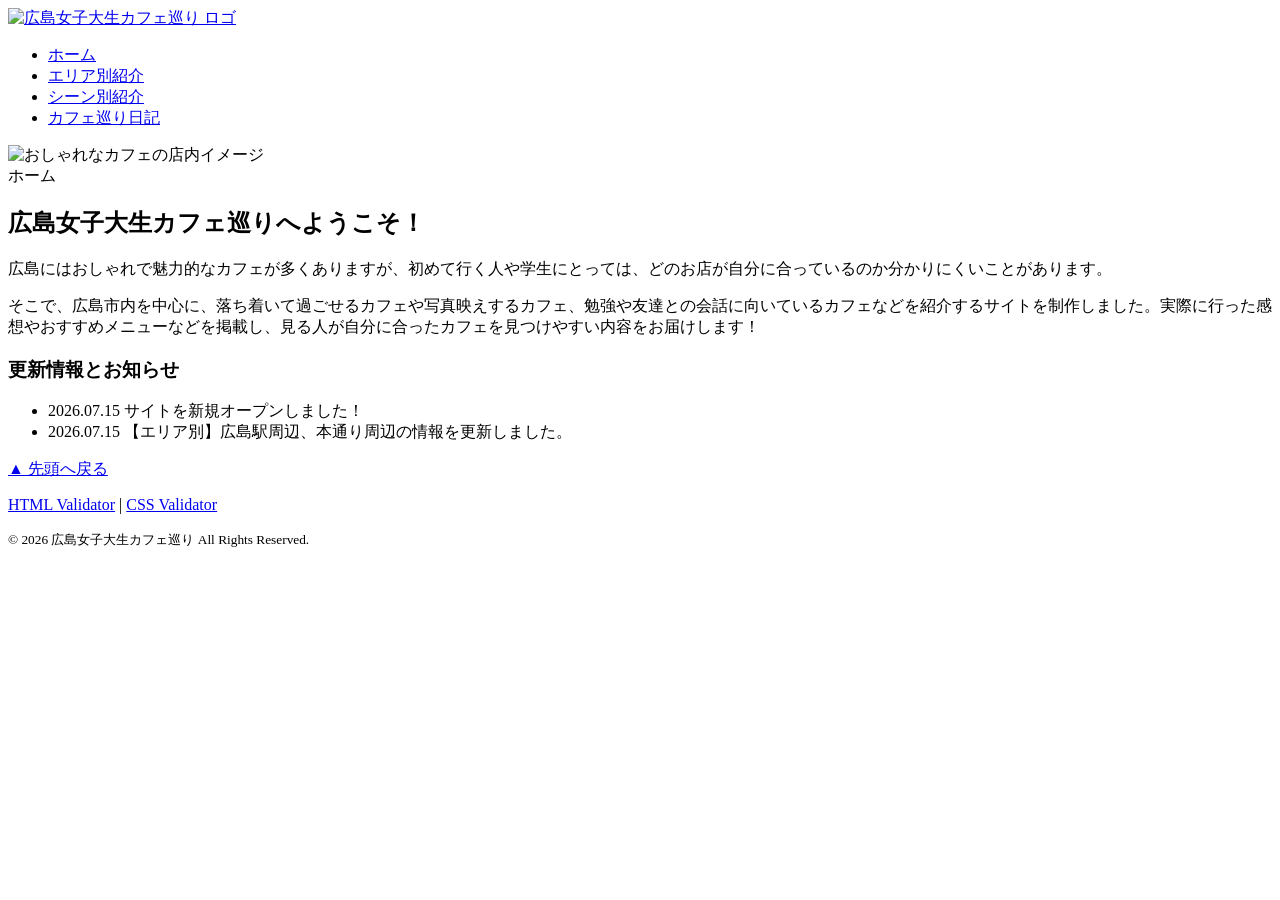
==== index.html @ 1a182180 "Add files via upload" ====
<!DOCTYPE html>
<html lang="ja">
<head>
    <meta charset="UTF-8">
    <meta name="description" content="広島市内のおしゃれで落ち着くおすすめカフェを紹介する、女子大生のためのカフェ巡りナビ。">
    <meta name="viewport" content="width=device-width">
    <title>広島女子大生カフェ巡り</title>
    <link rel="stylesheet" href="css/mystyle.css">
</head>
<body>

    <header>
        <div id="logo">
            <a href="index.html" id="pagetop">
                <img src="image/logo.png" alt="広島女子大生カフェ巡り ロゴ" width="300" height="80">
            </a>
        </div>
        
        <nav>
            <ul>
                <li><a href="index.html">ホーム</a></li>
                <li><a href="area.html">エリア別紹介</a></li>
                <li><a href="scene.html">シーン別紹介</a></li>
                <li><a href="blog.html">カフェ巡り日記</a></li>
            </ul>
        </nav>
    </header>

    <div id="main-visual">
        <img src="image/main.jpg" alt="おしゃれなカフェの店内イメージ" width="1000" height="450">
    </div>

    <main>
        <div class="breadcrumbs">
            ホーム
        </div>

        <article>
            <h2>広島女子大生カフェ巡りへようこそ！</h2>
            <p>広島にはおしゃれで魅力的なカフェが多くありますが、初めて行く人や学生にとっては、どのお店が自分に合っているのか分かりにくいことがあります。</p>
            <p>そこで、広島市内を中心に、落ち着いて過ごせるカフェや写真映えするカフェ、勉強や友達との会話に向いているカフェなどを紹介するサイトを制作しました。実際に行った感想やおすすめメニューなどを掲載し、見る人が自分に合ったカフェを見つけやすい内容をお届けします！</p>
            
            <section id="news-section">
                <h3>更新情報とお知らせ</h3>
                <ul class="news-list">
                    <li>
                        <time datetime="2026-07-15">2026.07.15</time>
                        <span>サイトを新規オープンしました！</span>
                    </li>
                    <li>
                        <time datetime="2026-07-15">2026.07.15</time>
                        <span>【エリア別】広島駅周辺、本通り周辺の情報を更新しました。</span>
                    </li>
                </ul>
            </section>
        </article>
    </main>

	<p class="to-top"><a href="#pagetop">▲ 先頭へ戻る</a></p>

    <footer>
        <div class="validators">
    <footer>
        <div class="validators">
        <a href="http://www.htmllint.net/html-lint/htmllint.html">HTML Validator</a> | 
        <a href="http://jigsaw.w3.org/css-validator/">CSS Validator</a>
        </div>
        <p class="copyright"><small>&copy; 2026 広島女子大生カフェ巡り All Rights Reserved.</small></p>
    </footer>

</body>
</html>
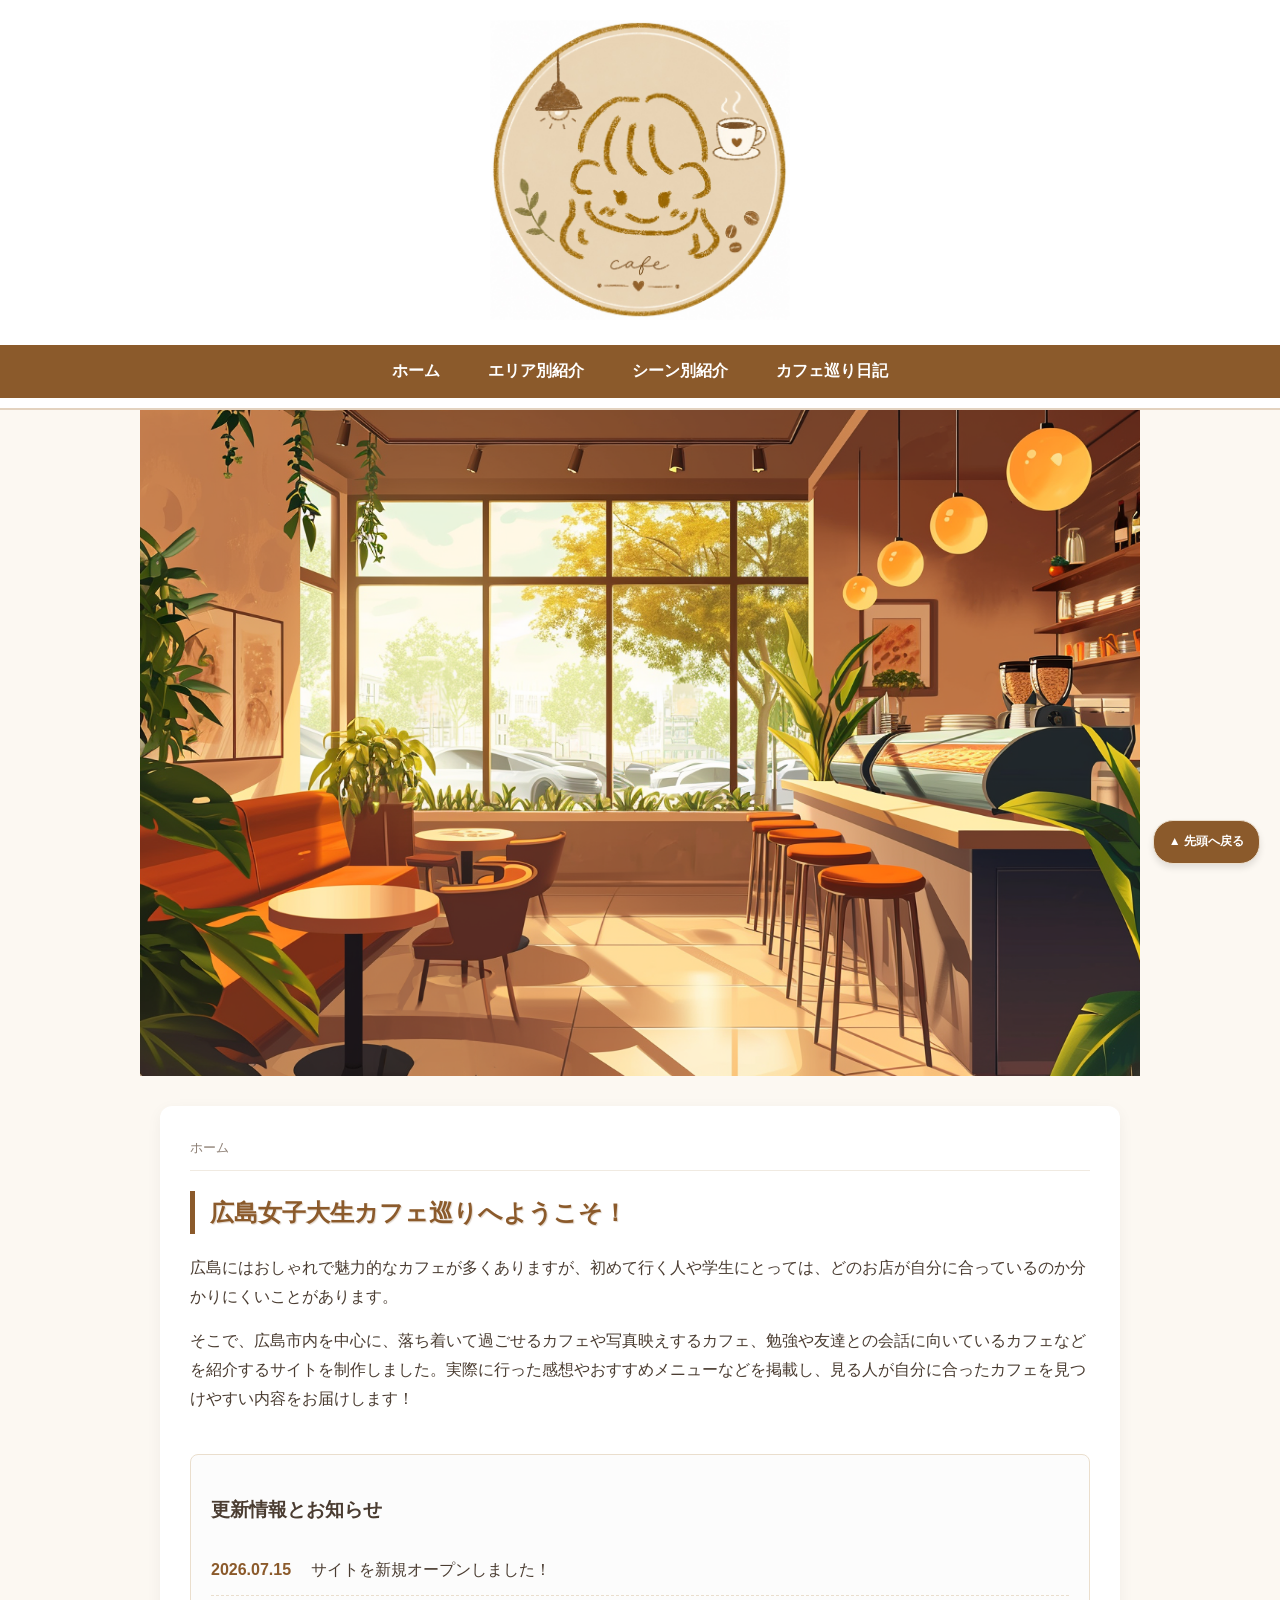
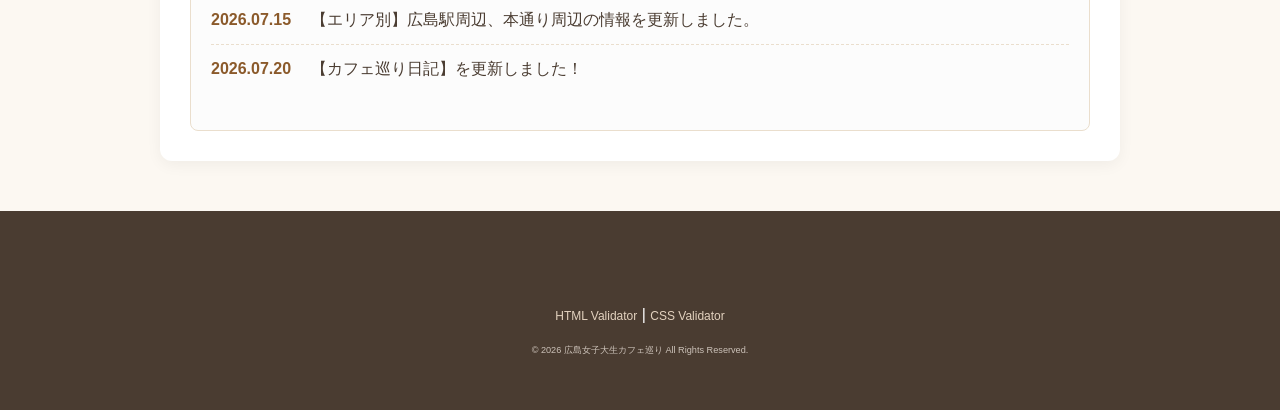
==== commit be1fc367: "Add files via upload" ====
--- a/index.html
+++ b/index.html
@@ -51,6 +51,10 @@
                         <time datetime="2026-07-15">2026.07.15</time>
                         <span>【エリア別】広島駅周辺、本通り周辺の情報を更新しました。</span>
                     </li>
+		    <li>
+                        <time datetime="2026-07-15">2026.07.20</time>
+                        <span>【カフェ巡り日記】を更新しました！</span>
+                    </li>
                 </ul>
             </section>
         </article>
--- a/css/mystyle.css
+++ b/css/mystyle.css
@@ -0,0 +1,296 @@
+@charset "utf-8";
+
+body {
+    font-family: "Helvetica Neue", Arial, "Hiragino Kaku Gothic ProN", Meiryo, sans-serif;
+    line-height: 1.8;
+    color: #4a3c31;
+    background-color: #fcf8f2;
+    margin: 0;
+    padding: 0;
+}
+
+header {
+    background-color: #ffffff;
+    border-bottom: 2px solid #e3d2bf;
+    padding: 20px 0 10px 0;
+    text-align: center;
+}
+
+#logo img {
+    max-width: 100%;
+    height: auto;
+}
+
+nav ul {
+    list-style-type: none;
+    padding: 0;
+    margin: 15px 0 0 0;
+    display: flex;
+    justify-content: center;
+    background-color: #8b5a2b;
+}
+
+nav ul li {
+    margin: 0;
+}
+
+nav ul li a {
+    display: block;
+    padding: 12px 24px;
+    color: #ffffff;
+    font-weight: bold;
+}
+
+nav ul li a:link {
+    color: #ffffff;
+    text-decoration: none; 
+}
+
+nav ul li a:visited {
+    color: #ffffff;
+}
+
+nav ul li a:hover {
+    background-color: #a06d3b;
+    text-decoration: underline;
+}
+
+nav ul li a:active {
+    background-color: #6f421a;
+}
+
+#main-visual img {
+    display: block;
+    margin: 0 auto;
+    max-width: 100%;
+    height: auto;
+}
+
+main {
+    max-width: 900px;
+    margin: 30px auto;
+    background-color: #ffffff;
+    padding: 30px;
+    border-radius: 12px;
+    box-shadow: 0 4px 15px rgba(0,0,0,0.05);
+}
+
+.breadcrumbs {
+    font-size: 13px;
+    color: #8c7e73;
+    margin-bottom: 20px;
+    border-bottom: 1px solid #f0eae1;
+    padding-bottom: 10px;
+}
+
+.breadcrumbs a {
+    color: #8b5a2b;
+    text-decoration: none;
+}
+
+.breadcrumbs a:hover {
+    text-decoration: underline;
+}
+
+h2 {
+    color: #8b5a2b;
+    border-left: 5px solid #8b5a2b;
+    padding-left: 15px;
+    margin-top: 0;
+    text-shadow: 1px 1px 1px #e0d5cb;
+}
+
+.sub-content {
+    margin-top: 30px;
+    padding-bottom: 20px;
+    border-bottom: 1px dashed #eadecd;
+}
+
+.sub-content:last-of-type {
+    border-bottom: none;
+}
+
+/* ==========================================================================
+   ブログ・日記ページ用デザイン
+   ========================================================================== */
+#page-index {
+    background-color: #faf6f0;
+    border: 1px solid #eadecd;
+    border-radius: 6px;
+    padding: 15px 20px;
+    margin: 20px 0 30px 0;
+}
+
+#page-index h4 {
+    margin: 0 0 10px 0;
+    color: #8b5a2b;
+}
+
+#page-index ul {
+    margin: 0;
+    padding-left: 20px;
+}
+
+#page-index ul li a {
+    color: #8b5a2b;
+    text-decoration: none;
+}
+
+#page-index ul li a:hover {
+    text-decoration: underline;
+}
+
+.blog-post {
+    margin-top: 40px;
+    padding-bottom: 30px;
+    border-bottom: 2px solid #f0eae1;
+}
+
+.post-date {
+    font-size: 13px;
+    color: #8c7e73;
+    margin-top: -10px;
+}
+
+.alignleft {
+    float: left;
+    margin-right: 20px;
+    margin-bottom: 15px;
+    border-radius: 8px;
+    border: 1px solid #eadecd;
+}
+
+/* 回り込みの解除 */
+.clear {
+    clear: both;
+}
+
+.to-top {
+    text-align: right;
+    margin-top: 20px;
+}
+
+.to-top a {
+    font-size: 13px;
+    color: #8b5a2b;
+    text-decoration: none;
+    background-color: #fcf8f2;
+    padding: 5px 10px;
+    border-radius: 4px;
+    border: 1px solid #eadecd;
+}
+
+.to-top a:hover {
+    background-color: #8b5a2b;
+    color: #ffffff;
+}
+
+/* ==========================================================================
+   ニュース・お知らせ
+   ========================================================================== */
+#news-section {
+    margin-top: 40px;
+    background-color: #fcfcfc;
+    border: 1px solid #eadecd;
+    border-radius: 8px;
+    padding: 20px;
+}
+
+.news-list {
+    list-style-type: none;
+    padding: 0;
+}
+
+.news-list li {
+    padding: 10px 0;
+    border-bottom: 1px dashed #eadecd;
+    display: flex;
+}
+
+.news-list li:last-child {
+    border-bottom: none;
+}
+
+.news-list time {
+    font-weight: bold;
+    color: #8b5a2b;
+    margin-right: 20px;
+}
+
+/* ==========================================================================
+   フッター
+   ========================================================================== */
+footer {
+    background-color: #4a3c31;
+    color: #ffffff;
+    text-align: center;
+    padding: 20px 0;
+    margin-top: 50px;
+}
+
+footer a {
+    color: #e3d2bf;
+    text-decoration: none;
+    font-size: 12px;
+}
+
+footer a:hover {
+    text-decoration: underline;
+}
+
+.validators {
+    margin-bottom: 10px;
+}
+
+.copyright {
+    margin: 0;
+    font-size: 11px;
+    color: #ccc2b9;
+}
+.cafe-address {
+    font-size: 12px;
+    color: #8c7e73;
+    margin: -5px 0 5px 0;
+}
+.cafe-item h4 {
+    margin-bottom: 8px;
+    color: #8b5a2b;
+}
+@media print {
+    body {
+        background-color: #ffffff;
+        color: #000000;
+    }
+    nav, footer, .breadcrumbs, #page-index, .to-top {
+        display: none;
+    }
+    main {
+        max-width: 100%;
+        box-shadow: none;
+        padding: 0;
+    }
+}
+
+.to-top {
+    position: fixed;
+    bottom: 20px;
+    right: 20px;
+    z-index: 99;
+}
+
+.to-top a {
+    display: block;
+    background-color: #8b5a2b; /* カフェっぽいブラウン */
+    color: #ffffff;
+    text-decoration: none;
+    padding: 10px 15px;
+    border-radius: 20px; /* 角を丸くして可愛いボタンに */
+    font-size: 12px;
+    font-weight: bold;
+    box-shadow: 0 4px 6px rgba(0, 0, 0, 0.1); /* ふわっと浮き出る影 */
+    transition: all 0.3s ease;
+}
+.to-top a:hover {
+    background-color: #a06d3b;
+    transform: translateY(-3px); /* 少し上に浮き上がる */
+}
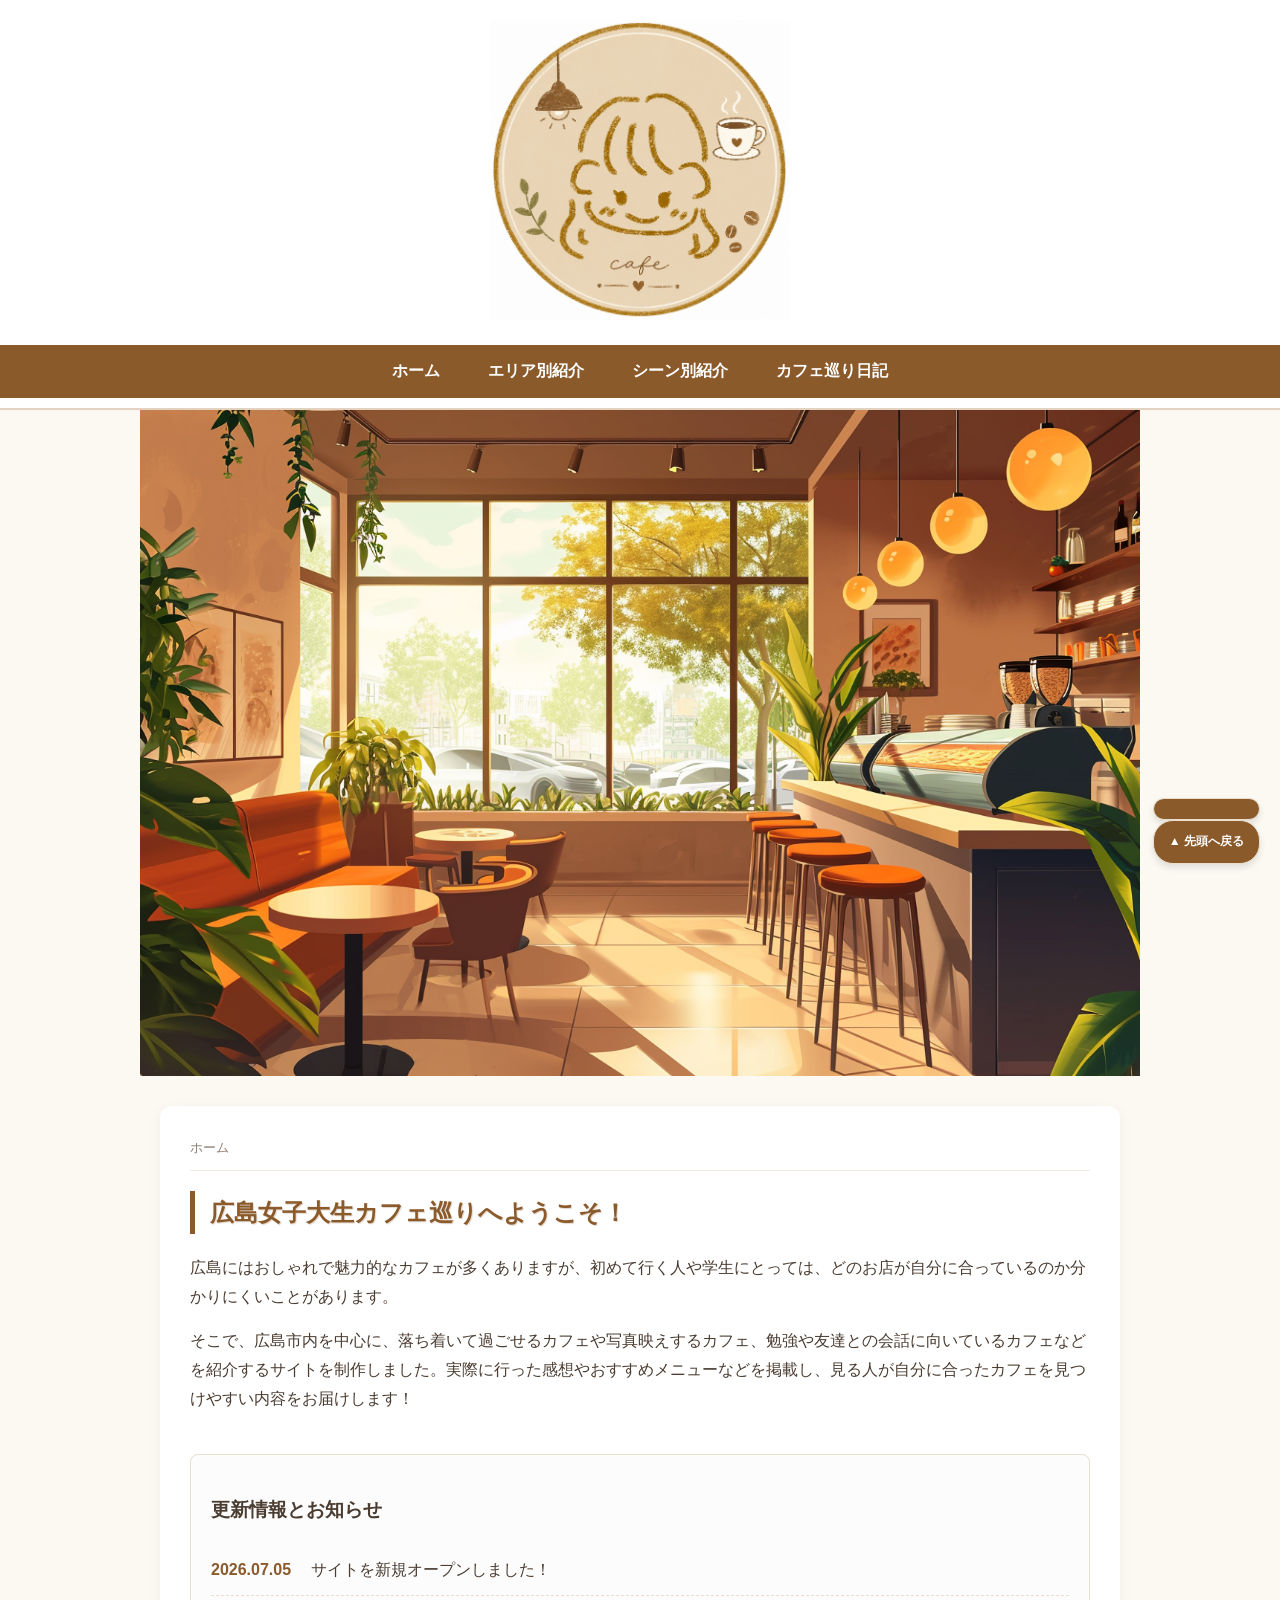
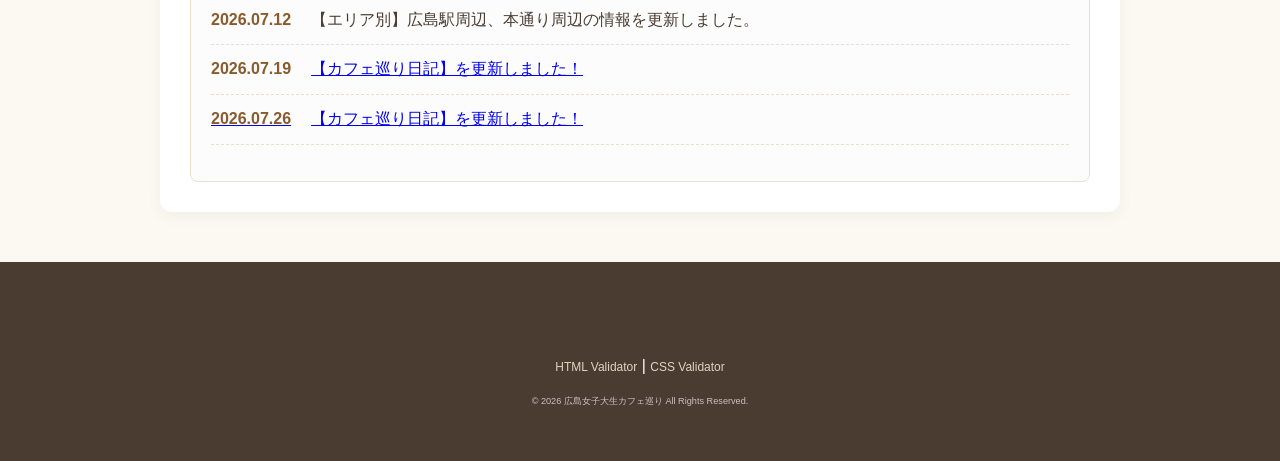
==== commit f01e23f8: "Add files via upload" ====
--- a/index.html
+++ b/index.html
@@ -44,16 +44,20 @@
                 <h3>更新情報とお知らせ</h3>
                 <ul class="news-list">
                     <li>
-                        <time datetime="2026-07-15">2026.07.15</time>
+                        <time datetime="2026-07-15">2026.07.05</time>
                         <span>サイトを新規オープンしました！</span>
                     </li>
                     <li>
-                        <time datetime="2026-07-15">2026.07.15</time>
+                        <time datetime="2026-07-15">2026.07.12</time>
                         <span>【エリア別】広島駅周辺、本通り周辺の情報を更新しました。</span>
                     </li>
 		    <li>
-                        <time datetime="2026-07-15">2026.07.20</time>
-                        <span>【カフェ巡り日記】を更新しました！</span>
+                        <time datetime="2026-07-15">2026.07.19</time>
+                        <span><a href="blog.html#article3">【カフェ巡り日記】を更新しました！</span>
+                    </li>
+		    <li>
+                        <time datetime="2026-07-15">2026.07.26</time>
+                        <span><a href="blog.html#article4">【カフェ巡り日記】を更新しました！</span>
                     </li>
                 </ul>
             </section>
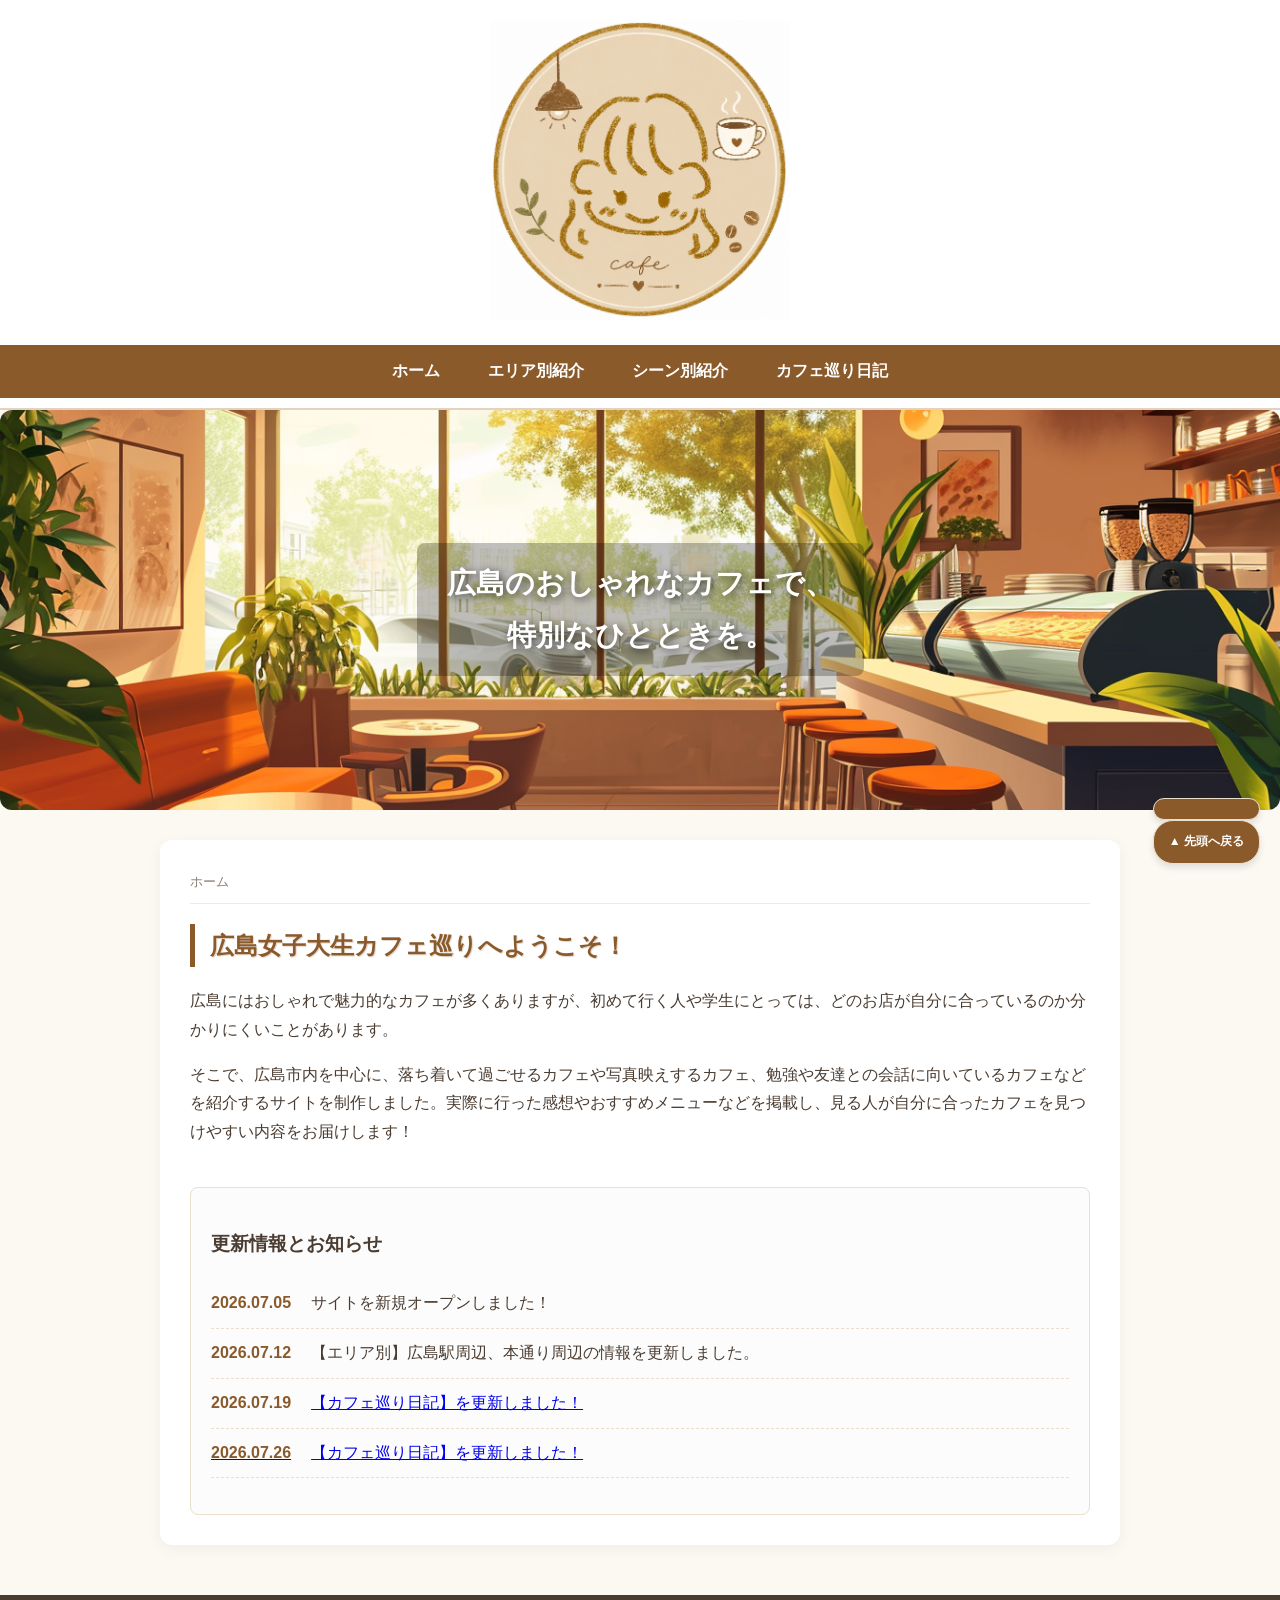
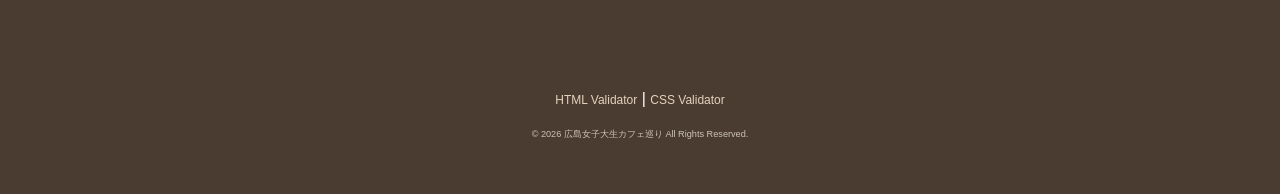
==== commit 8135962b: "Add files via upload" ====
--- a/index.html
+++ b/index.html
@@ -27,7 +27,7 @@
     </header>
 
     <div id="main-visual">
-        <img src="image/main.jpg" alt="おしゃれなカフェの店内イメージ" width="1000" height="450">
+        <h1>広島のおしゃれなカフェで、<br>特別なひとときを。</h1>
     </div>
 
     <main>
--- a/css/mystyle.css
+++ b/css/mystyle.css
@@ -110,9 +110,7 @@
     border-bottom: none;
 }
 
-/* ==========================================================================
-   ブログ・日記ページ用デザイン
-   ========================================================================== */
+
 #page-index {
     background-color: #faf6f0;
     border: 1px solid #eadecd;
@@ -160,7 +158,7 @@
     border: 1px solid #eadecd;
 }
 
-/* 回り込みの解除 */
+
 .clear {
     clear: both;
 }
@@ -185,9 +183,7 @@
     color: #ffffff;
 }
 
-/* ==========================================================================
-   ニュース・お知らせ
-   ========================================================================== */
+
 #news-section {
     margin-top: 40px;
     background-color: #fcfcfc;
@@ -217,9 +213,7 @@
     margin-right: 20px;
 }
 
-/* ==========================================================================
-   フッター
-   ========================================================================== */
+
 footer {
     background-color: #4a3c31;
     color: #ffffff;
@@ -280,17 +274,42 @@
 
 .to-top a {
     display: block;
-    background-color: #8b5a2b; /* カフェっぽいブラウン */
+    background-color: #8b5a2b; 
     color: #ffffff;
     text-decoration: none;
     padding: 10px 15px;
-    border-radius: 20px; /* 角を丸くして可愛いボタンに */
+    border-radius: 20px; 
     font-size: 12px;
     font-weight: bold;
-    box-shadow: 0 4px 6px rgba(0, 0, 0, 0.1); /* ふわっと浮き出る影 */
+    box-shadow: 0 4px 6px rgba(0, 0, 0, 0.1); 
     transition: all 0.3s ease;
 }
 .to-top a:hover {
     background-color: #a06d3b;
-    transform: translateY(-3px); /* 少し上に浮き上がる */
+    transform: translateY(-3px); 
+}
+
+#main-visual {
+    background-image: url("../image/main.jpg"); 
+    background-size: cover;
+    background-position: center;
+    height: 400px;
+    border-radius: 12px;
+    margin-bottom: 20px;
+    
+    display: flex;
+    justify-content: center;
+    align-items: center;
+    text-align: center;
+}
+
+#main-visual h1 {
+    color: #ffffff;
+    font-size: 1.8rem;
+    font-weight: bold;
+    text-shadow: 2px 2px 8px rgba(0, 0, 0, 0.7);
+    background: rgba(0, 0, 0, 0.25);
+    padding: 15px 30px;
+    border-radius: 8px;
+    margin: 0;
 }
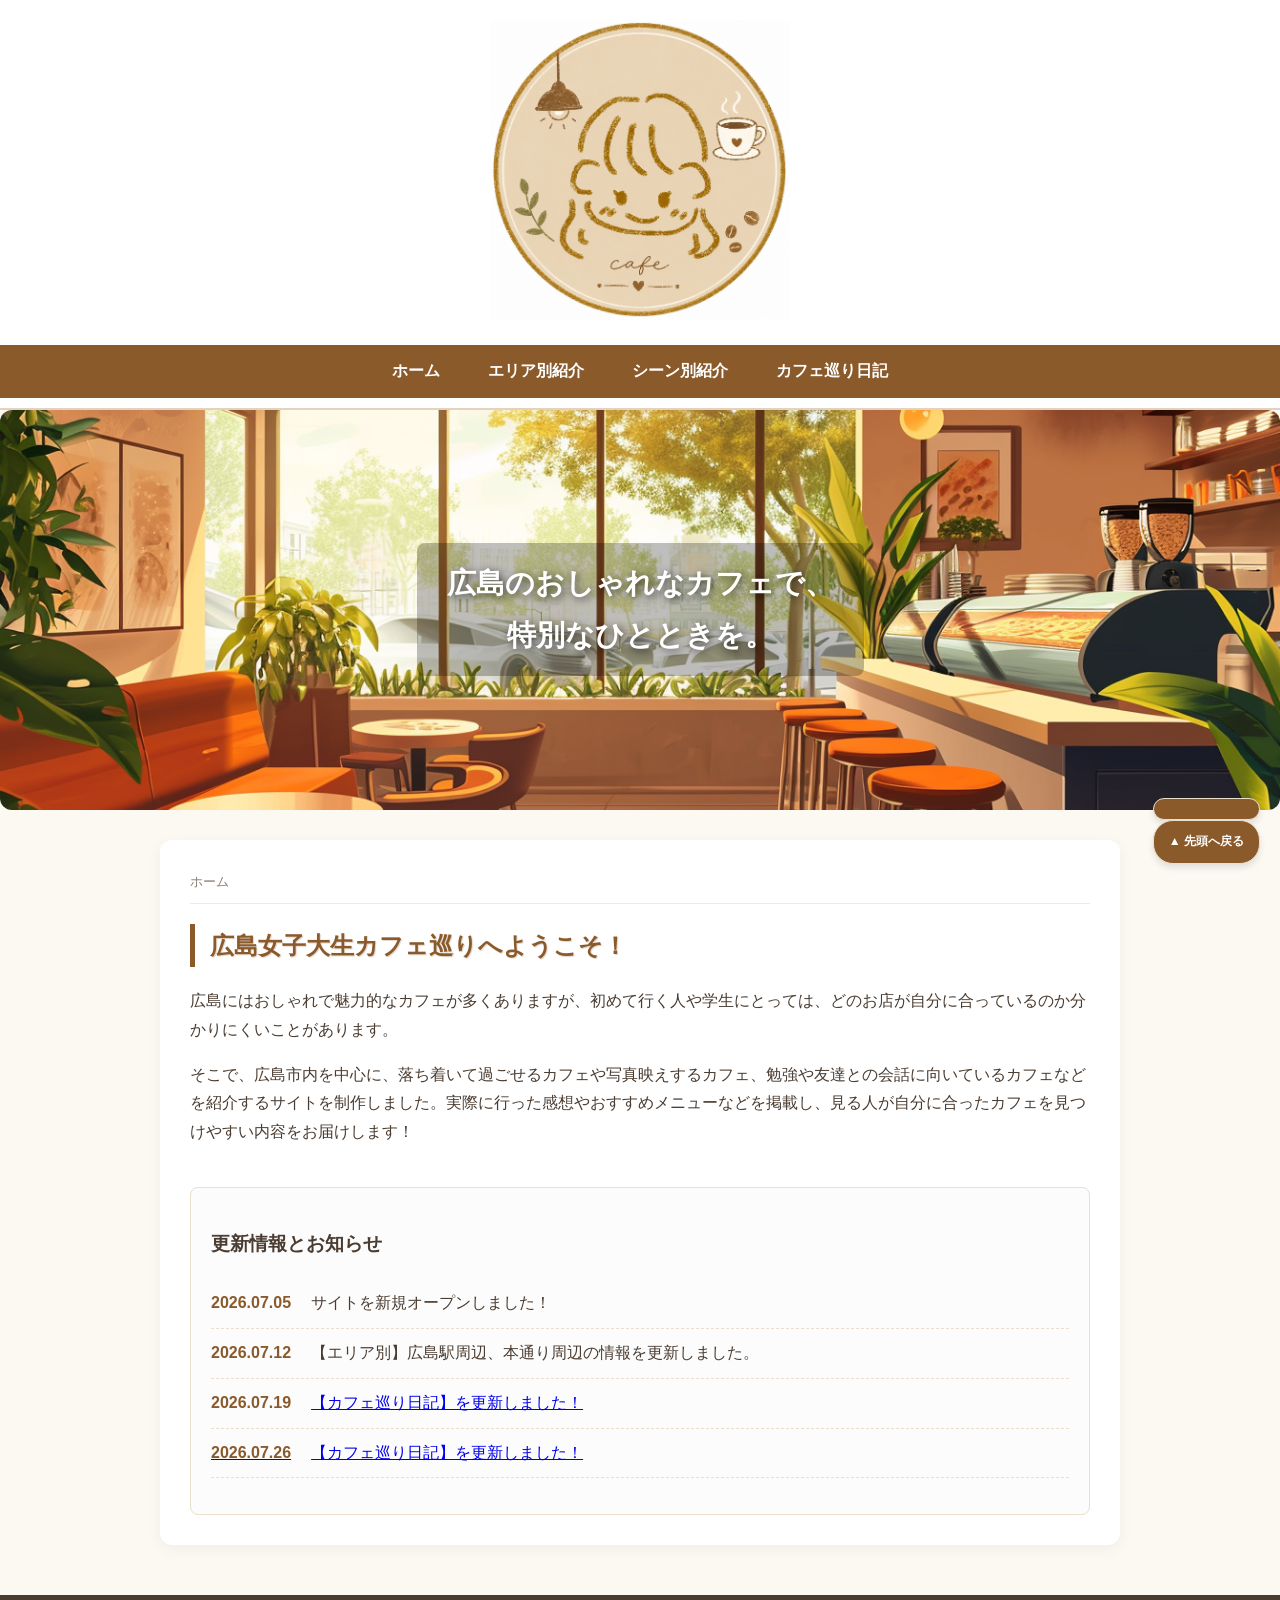
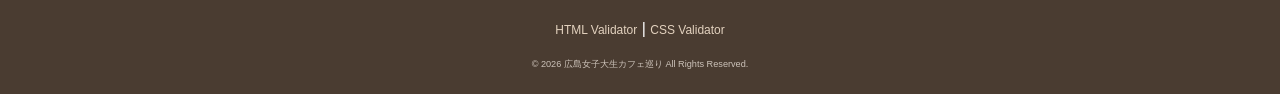
==== commit cb7fda9e: "Add files via upload" ====
--- a/index.html
+++ b/index.html
@@ -68,10 +68,8 @@
 
     <footer>
         <div class="validators">
-    <footer>
-        <div class="validators">
-        <a href="http://www.htmllint.net/html-lint/htmllint.html">HTML Validator</a> | 
-        <a href="http://jigsaw.w3.org/css-validator/">CSS Validator</a>
+            <a href="http://www.htmllint.net/html-lint/htmllint.html">HTML Validator</a> | 
+            <a href="http://jigsaw.w3.org/css-validator/">CSS Validator</a>
         </div>
         <p class="copyright"><small>&copy; 2026 広島女子大生カフェ巡り All Rights Reserved.</small></p>
     </footer>
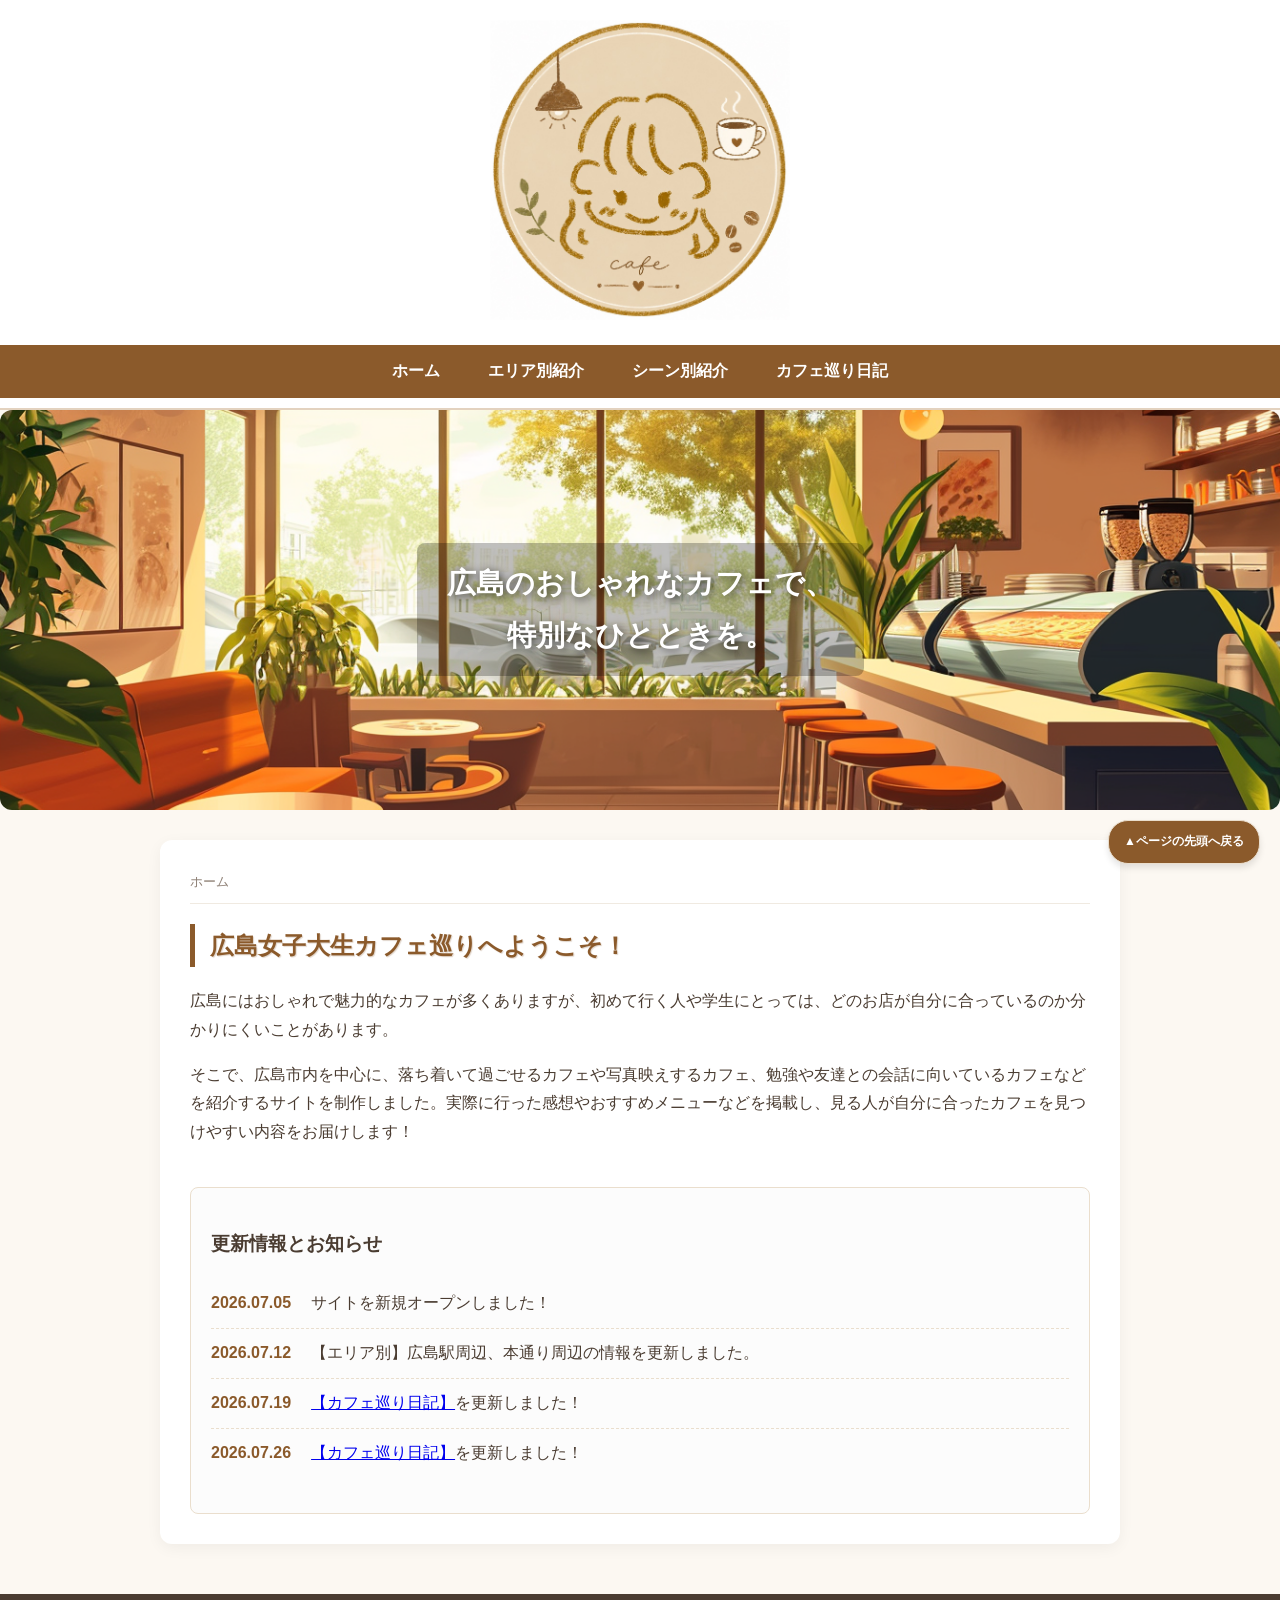
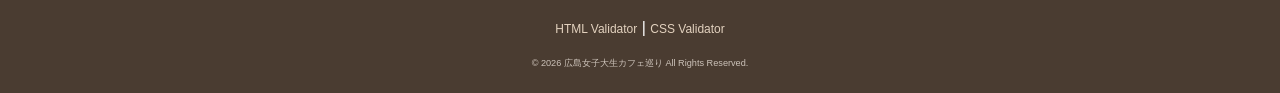
==== commit 29bf3220: "Add files via upload" ====
--- a/index.html
+++ b/index.html
@@ -53,18 +53,18 @@
                     </li>
 		    <li>
                         <time datetime="2026-07-15">2026.07.19</time>
-                        <span><a href="blog.html#article3">【カフェ巡り日記】を更新しました！</span>
+                        <span><a href="blog.html#article3">【カフェ巡り日記】</a>を更新しました！</span>
                     </li>
 		    <li>
                         <time datetime="2026-07-15">2026.07.26</time>
-                        <span><a href="blog.html#article4">【カフェ巡り日記】を更新しました！</span>
+                        <span><a href="blog.html#article4">【カフェ巡り日記】</a>を更新しました！</span>
                     </li>
                 </ul>
             </section>
         </article>
     </main>
 
-	<p class="to-top"><a href="#pagetop">▲ 先頭へ戻る</a></p>
+	<p class="to-top"><a href="#pagetop">▲ページの先頭へ戻る</a></p>
 
     <footer>
         <div class="validators">
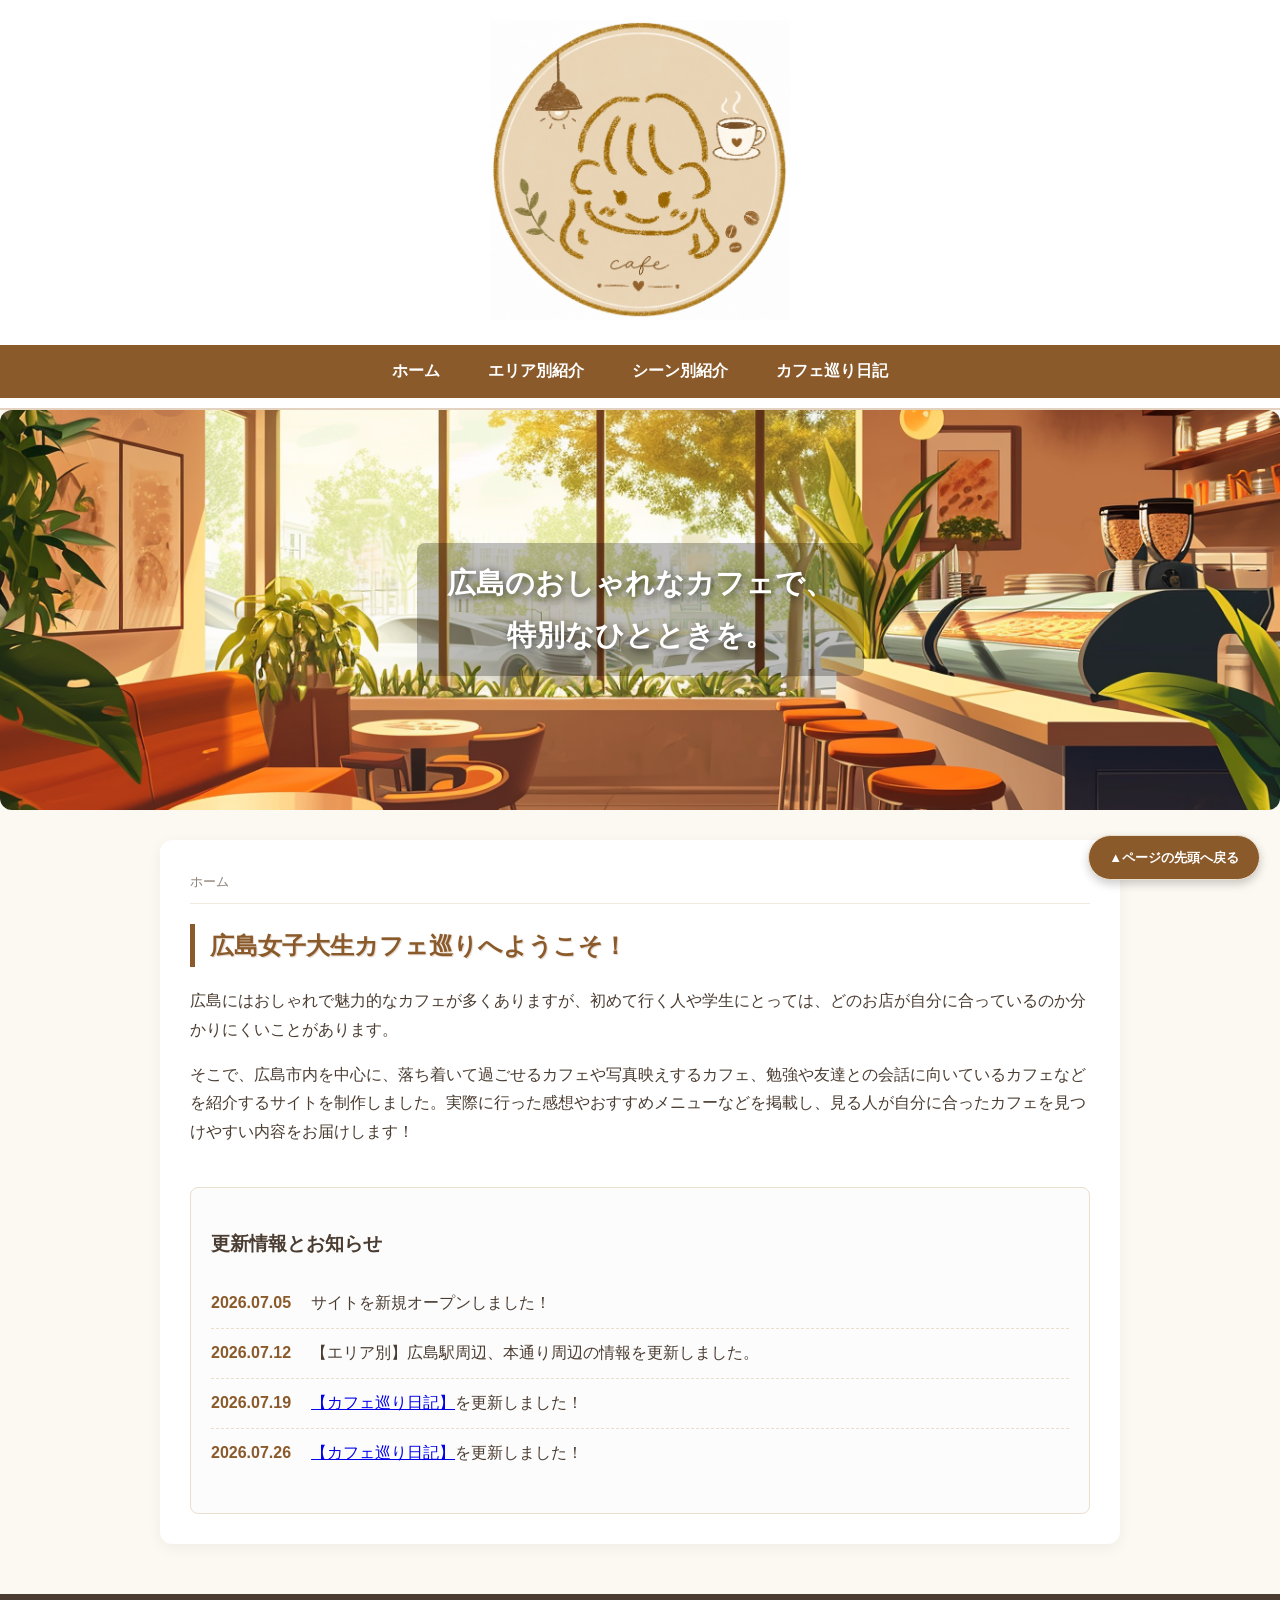
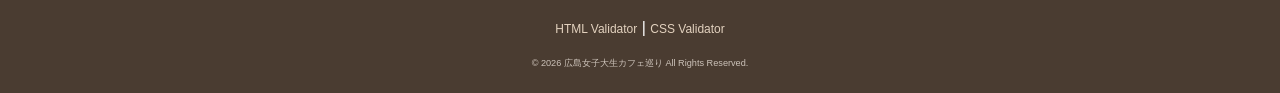
==== commit 247964f0: "Add files via upload" ====
--- a/index.html
+++ b/index.html
@@ -52,14 +52,14 @@
                         <span>【エリア別】広島駅周辺、本通り周辺の情報を更新しました。</span>
                     </li>
 		    <li>
-                        <time datetime="2026-07-15">2026.07.19</time>
-                        <span><a href="blog.html#article3">【カフェ巡り日記】</a>を更新しました！</span>
-                    </li>
+    			<time datetime="2026-07-15">2026.07.19</time>
+    			<span><a href="blog.html#article3">【カフェ巡り日記】</a>を更新しました！</span>
+		    </li>
 		    <li>
-                        <time datetime="2026-07-15">2026.07.26</time>
-                        <span><a href="blog.html#article4">【カフェ巡り日記】</a>を更新しました！</span>
-                    </li>
-                </ul>
+    			<time datetime="2026-07-15">2026.07.26</time>
+    			<span><a href="blog.html#article4">【カフェ巡り日記】</a>を更新しました！</span>
+		    </li>               
+ 		</ul>
             </section>
         </article>
     </main>
--- a/css/mystyle.css
+++ b/css/mystyle.css
@@ -266,26 +266,28 @@
 }
 
 .to-top {
-    position: fixed;
+    position: fixed;             
     bottom: 20px;
     right: 20px;
-    z-index: 99;
+    z-index: 999;
+    margin: 0;                   
 }
 
 .to-top a {
-    display: block;
-    background-color: #8b5a2b; 
-    color: #ffffff;
-    text-decoration: none;
-    padding: 10px 15px;
-    border-radius: 20px; 
-    font-size: 12px;
+    display: inline-block;
+    padding: 10px 20px;
+    background-color: #8b5a2b;  
+    color: #ffffff !important;   
+    font-size: 13px;
     font-weight: bold;
-    box-shadow: 0 4px 6px rgba(0, 0, 0, 0.1); 
+    text-decoration: none;
+    border-radius: 25px;        
+    box-shadow: 0 4px 10px rgba(0, 0, 0, 0.2); 
     transition: all 0.3s ease;
 }
+
 .to-top a:hover {
-    background-color: #a06d3b;
+    background-color: #6d441f;  
     transform: translateY(-3px); 
 }
 
